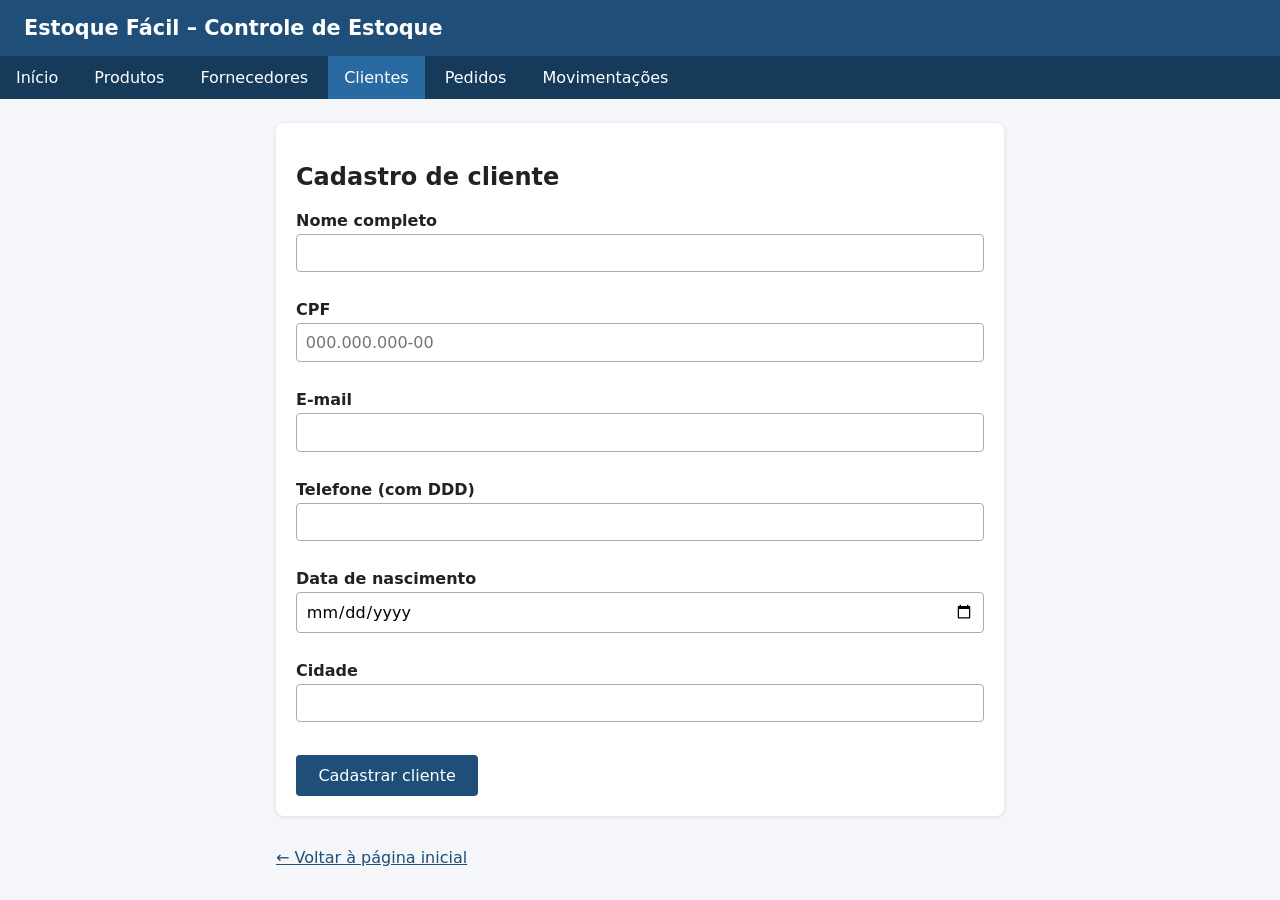
==== clientes.html @ 616efd72 "Formularios, JS e validacoes PHP" ====
<!DOCTYPE html>
<html lang="pt-BR">
<head>
    <meta charset="UTF-8">
    <meta name="viewport" content="width=device-width, initial-scale=1">
    <title>Estoque Fácil – Clientes</title>
    <link rel="stylesheet" href="css/style.css">
</head>
<body>
    <header><h1>Estoque Fácil – Controle de Estoque</h1></header>
    <menutpi2>
    <nav aria-label="Menu principal">
        <ul>
            <li><a href="index.html">Início</a></li>
            <li><a href="produtos.html">Produtos</a></li>
            <li><a href="fornecedores.html">Fornecedores</a></li>
            <li><a href="clientes.html" aria-current="page">Clientes</a></li>
            <li><a href="pedidos.html">Pedidos</a></li>
            <li><a href="movimentacoes.html">Movimentações</a></li>
        </ul>
    </nav>
    </menutpi2>
    <main>
        <div class="card">
            <h2>Cadastro de cliente</h2>
            <form id="form-cliente" data-endpoint="php/cliente.php" novalidate>
                <tpi2></tpi2>
                <label for="nome">Nome completo</label>
                <input type="text" id="nome" name="nome" required>
                <div class="erro" data-erro="nome"></div>

                <label for="cpf">CPF</label>
                <input type="text" id="cpf" name="cpf" placeholder="000.000.000-00" required>
                <div class="erro" data-erro="cpf"></div>

                <label for="email">E-mail</label>
                <input type="email" id="email" name="email" required>
                <div class="erro" data-erro="email"></div>

                <label for="telefone">Telefone (com DDD)</label>
                <input type="text" id="telefone" name="telefone" required>
                <div class="erro" data-erro="telefone"></div>

                <label for="data_nascimento">Data de nascimento</label>
                <input type="date" id="data_nascimento" name="data_nascimento" required>
                <div class="erro" data-erro="data_nascimento"></div>

                <label for="cidade">Cidade</label>
                <input type="text" id="cidade" name="cidade" required>
                <div class="erro" data-erro="cidade"></div>

                <button type="submit">Cadastrar cliente</button>
            </form>
            <div id="resultado" class="resultado" role="status"></div>
        </div>
        <a class="voltar" href="index.html">← Voltar à página inicial</a>
    </main>
    <script src="js/app.js"></script>
</body>
</html>
---- css/style.css ----
:root {
    --cor-primaria: #1f4e79;
    --cor-fundo: #f4f6f9;
    --cor-erro: #b3261e;
    --cor-ok: #1b6e3c;
}
* { box-sizing: border-box; }
body { margin: 0; font-family: system-ui, sans-serif; background: var(--cor-fundo); color: #222; }
header { background: var(--cor-primaria); color: #fff; padding: 1rem 1.5rem; }
header h1 { margin: 0; font-size: 1.3rem; }
nav ul { list-style: none; margin: 0; padding: 0; display: flex; flex-wrap: wrap; gap: .25rem; background: #163a5a; }
nav a { display: block; padding: .75rem 1rem; color: #fff; text-decoration: none; }
nav a:hover, nav a[aria-current="page"] { background: #2a6aa3; }
main { max-width: 760px; margin: 1.5rem auto; padding: 0 1rem; }
.card { background: #fff; border-radius: 8px; padding: 1.25rem; box-shadow: 0 1px 4px rgba(0,0,0,.1); margin-bottom: 1rem; }
.grade { display: grid; grid-template-columns: repeat(auto-fit, minmax(220px, 1fr)); gap: 1rem; }
.grade a { text-decoration: none; color: inherit; }
.grade .card:hover { box-shadow: 0 3px 10px rgba(0,0,0,.2); }
label { display: block; font-weight: 600; margin-top: .9rem; }
input, select, textarea { width: 100%; padding: .55rem; margin-top: .25rem; border: 1px solid #aab; border-radius: 4px; font: inherit; }
.invalido { border-color: var(--cor-erro); }
.erro { color: var(--cor-erro); font-size: .85rem; min-height: 1em; }
button { margin-top: 1.2rem; padding: .7rem 1.4rem; border: 0; border-radius: 4px; background: var(--cor-primaria); color: #fff; font: inherit; cursor: pointer; }
button:hover { background: #2a6aa3; }
.resultado:empty { display: none; }
.resultado { padding: 1rem; border-radius: 6px; margin-top: 1rem; }
.resultado.sucesso { background: #e3f4ea; border: 1px solid var(--cor-ok); }
.resultado.falha { background: #fbe9e7; border: 1px solid var(--cor-erro); }
.voltar { display: inline-block; margin-top: 1rem; color: var(--cor-primaria); }
footer { text-align: center; color: #667; padding: 1.5rem; font-size: .85rem; }

menutpi2, tpi2 { display: block; }
tpi2 { height: 0; }
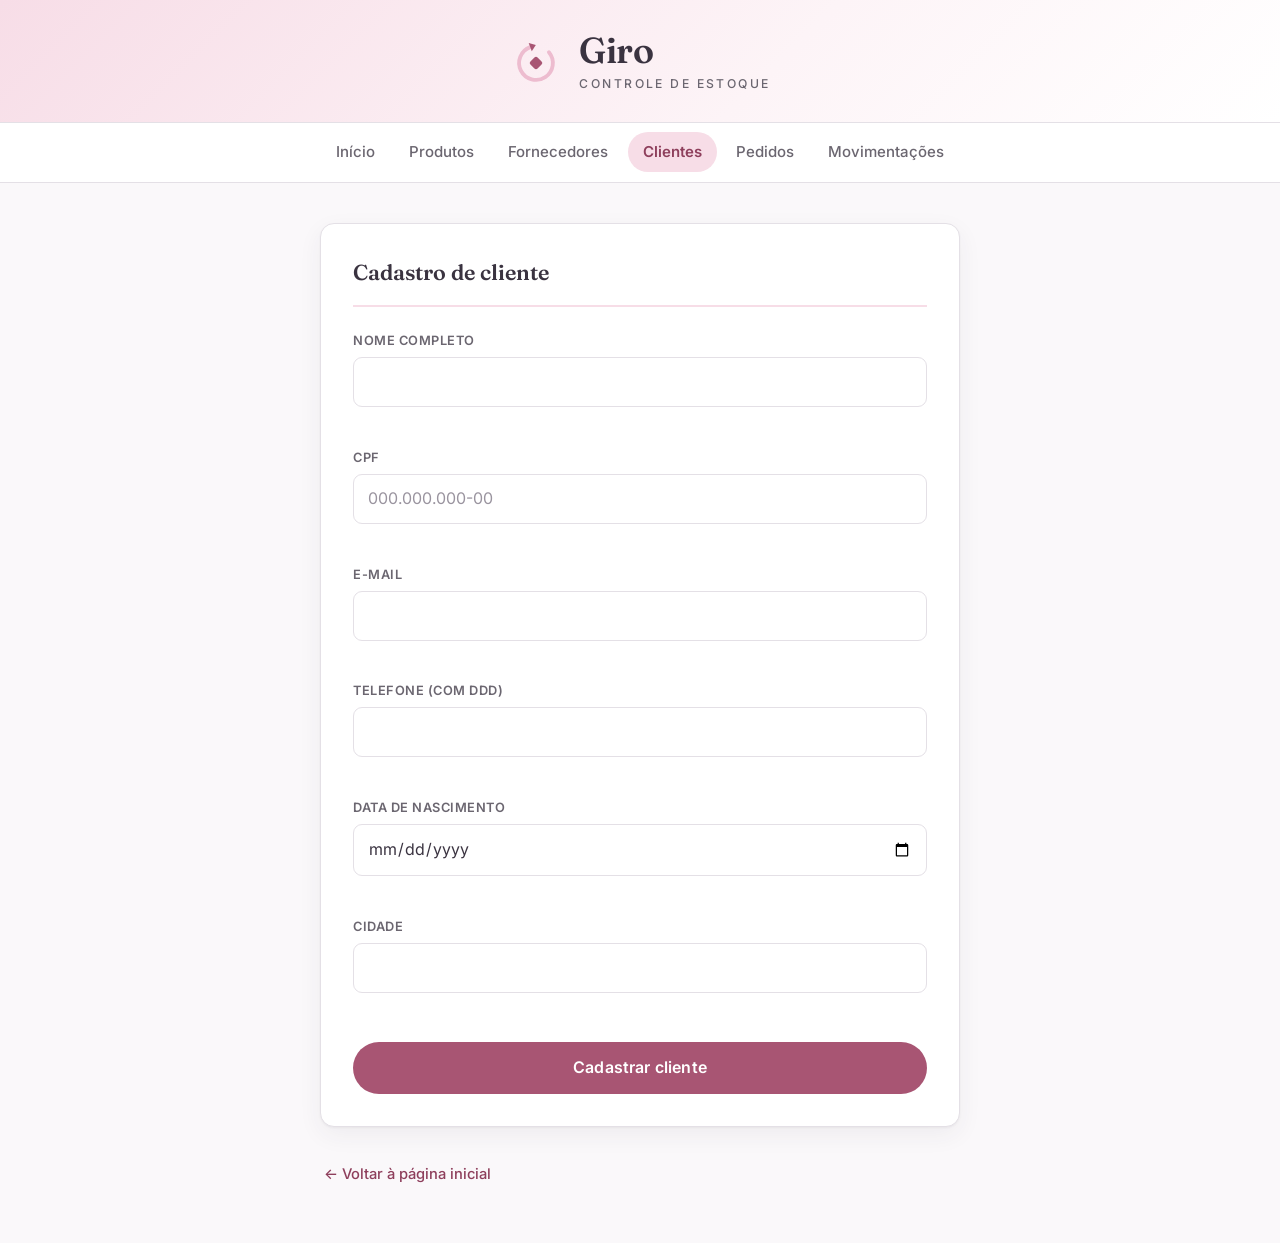
==== commit 286bf4c6: "Identidade visual: logo, nova paleta e tipografia" ====
--- a/clientes.html
+++ b/clientes.html
@@ -3,11 +3,23 @@
 <head>
     <meta charset="UTF-8">
     <meta name="viewport" content="width=device-width, initial-scale=1">
-    <title>Estoque Fácil – Clientes</title>
+    <title>Giro – Clientes</title>
+    <link rel="preconnect" href="https://fonts.googleapis.com">
+    <link rel="preconnect" href="https://fonts.gstatic.com" crossorigin>
+    <link href="https://fonts.googleapis.com/css2?family=Fraunces:opsz,wght@9..144,600&family=Inter:wght@400;500;600&display=swap" rel="stylesheet">
+    <link rel="icon" href="img/logo.svg" type="image/svg+xml">
     <link rel="stylesheet" href="css/style.css">
 </head>
 <body>
-    <header><h1>Estoque Fácil – Controle de Estoque</h1></header>
+    <header>
+        <div class="marca">
+            <img class="logo" src="img/logo.svg" alt="" width="52" height="52">
+            <div class="marca-texto">
+                <h1>Giro</h1>
+                <p class="subtitulo">Controle de Estoque</p>
+            </div>
+        </div>
+    </header>
     <menutpi2>
     <nav aria-label="Menu principal">
         <ul>
--- a/css/style.css
+++ b/css/style.css
@@ -1,33 +1,302 @@
 :root {
-    --cor-primaria: #1f4e79;
-    --cor-fundo: #f4f6f9;
+    /* Paleta: cinza, rosa bebê e branco */
+    --rosa-claro: #fdf4f7;
+    --rosa: #f7dde7;
+    --rosa-medio: #edbccf;
+    --rosa-escuro: #a85573;
+    --rosa-texto: #8e3f5c;
+
+    --cinza-900: #3a3340;
+    --cinza-600: #6b6670;
+    --cinza-400: #9a949f;
+    --cinza-200: #e4e0e6;
+    --cinza-100: #f4f2f5;
+    --branco: #ffffff;
+    --fundo: #faf8fa;
+
     --cor-erro: #b3261e;
     --cor-ok: #1b6e3c;
-}
+
+    --raio: 14px;
+    --sombra: 0 1px 2px rgba(58, 51, 64, .05), 0 8px 24px rgba(58, 51, 64, .06);
+}
+
 * { box-sizing: border-box; }
-body { margin: 0; font-family: system-ui, sans-serif; background: var(--cor-fundo); color: #222; }
-header { background: var(--cor-primaria); color: #fff; padding: 1rem 1.5rem; }
-header h1 { margin: 0; font-size: 1.3rem; }
-nav ul { list-style: none; margin: 0; padding: 0; display: flex; flex-wrap: wrap; gap: .25rem; background: #163a5a; }
-nav a { display: block; padding: .75rem 1rem; color: #fff; text-decoration: none; }
-nav a:hover, nav a[aria-current="page"] { background: #2a6aa3; }
-main { max-width: 760px; margin: 1.5rem auto; padding: 0 1rem; }
-.card { background: #fff; border-radius: 8px; padding: 1.25rem; box-shadow: 0 1px 4px rgba(0,0,0,.1); margin-bottom: 1rem; }
-.grade { display: grid; grid-template-columns: repeat(auto-fit, minmax(220px, 1fr)); gap: 1rem; }
+
+body {
+    margin: 0;
+    font-family: "Inter", system-ui, -apple-system, "Segoe UI", sans-serif;
+    font-size: 16px;
+    line-height: 1.6;
+    background: var(--fundo);
+    color: var(--cinza-900);
+    -webkit-font-smoothing: antialiased;
+}
+
+/* ---------- Cabeçalho e menu ---------- */
+
+header {
+    background: linear-gradient(135deg, var(--rosa) 0%, var(--rosa-claro) 60%, var(--branco) 100%);
+    border-bottom: 1px solid var(--cinza-200);
+    padding: 2rem 1.5rem 1.75rem;
+    text-align: center;
+}
+
+.marca {
+    display: flex;
+    align-items: center;
+    justify-content: center;
+    gap: 1rem;
+}
+
+.logo {
+    width: 54px;
+    height: 54px;
+    flex-shrink: 0;
+}
+
+.marca-texto { text-align: left; }
+
+header h1 {
+    margin: 0;
+    font-family: "Fraunces", Georgia, serif;
+    font-size: 2.25rem;
+    font-weight: 600;
+    line-height: 1;
+    letter-spacing: -.015em;
+    color: var(--cinza-900);
+}
+
+.subtitulo {
+    margin: .4rem 0 0;
+    font-size: .76rem;
+    font-weight: 500;
+    letter-spacing: .2em;
+    text-transform: uppercase;
+    color: var(--cinza-600);
+}
+
+nav {
+    background: var(--branco);
+    border-bottom: 1px solid var(--cinza-200);
+    position: sticky;
+    top: 0;
+    z-index: 10;
+}
+
+nav ul {
+    list-style: none;
+    margin: 0 auto;
+    padding: .6rem 1rem;
+    max-width: 880px;
+    display: flex;
+    flex-wrap: wrap;
+    justify-content: center;
+    gap: .25rem;
+}
+
+nav a {
+    display: block;
+    padding: .5rem .95rem;
+    border-radius: 999px;
+    color: var(--cinza-600);
+    font-size: .94rem;
+    font-weight: 500;
+    text-decoration: none;
+    transition: background .15s ease, color .15s ease;
+}
+
+nav a:hover { background: var(--cinza-100); color: var(--cinza-900); }
+
+nav a[aria-current="page"] {
+    background: var(--rosa);
+    color: var(--rosa-texto);
+    font-weight: 600;
+}
+
+/* ---------- Conteúdo ---------- */
+
+main {
+    max-width: 680px;
+    margin: 2.5rem auto 3rem;
+    padding: 0 1.25rem;
+}
+
+.card {
+    background: var(--branco);
+    border: 1px solid var(--cinza-200);
+    border-radius: var(--raio);
+    padding: 2rem;
+    box-shadow: var(--sombra);
+    margin-bottom: 1.25rem;
+}
+
+.card h2 {
+    margin: 0 0 1.5rem;
+    padding-bottom: .9rem;
+    border-bottom: 2px solid var(--rosa);
+    font-family: "Fraunces", Georgia, serif;
+    font-size: 1.35rem;
+    font-weight: 600;
+}
+
+.card h3 {
+    margin: 0 0 .4rem;
+    font-family: "Fraunces", Georgia, serif;
+    font-size: 1.1rem;
+    font-weight: 600;
+}
+
+.card p { margin: 0; color: var(--cinza-600); }
+
+/* Cartões da página inicial */
+
+.grade {
+    display: grid;
+    grid-template-columns: repeat(auto-fit, minmax(210px, 1fr));
+    gap: 1.1rem;
+}
+
 .grade a { text-decoration: none; color: inherit; }
-.grade .card:hover { box-shadow: 0 3px 10px rgba(0,0,0,.2); }
-label { display: block; font-weight: 600; margin-top: .9rem; }
-input, select, textarea { width: 100%; padding: .55rem; margin-top: .25rem; border: 1px solid #aab; border-radius: 4px; font: inherit; }
+
+.grade .card {
+    height: 100%;
+    margin: 0;
+    padding: 1.5rem;
+    border-top: 3px solid var(--rosa);
+    transition: transform .18s ease, box-shadow .18s ease, border-color .18s ease;
+}
+
+.grade a:hover .card {
+    transform: translateY(-3px);
+    border-top-color: var(--rosa-escuro);
+    box-shadow: 0 1px 2px rgba(58, 51, 64, .06), 0 12px 28px rgba(168, 85, 115, .14);
+}
+
+.grade .card p { font-size: .92rem; }
+
+/* ---------- Formulários ---------- */
+
+label {
+    display: block;
+    margin-top: 1.25rem;
+    margin-bottom: .35rem;
+    font-size: .8rem;
+    font-weight: 600;
+    letter-spacing: .04em;
+    text-transform: uppercase;
+    color: var(--cinza-600);
+}
+
+input, select, textarea {
+    width: 100%;
+    padding: .7rem .85rem;
+    border: 1px solid var(--cinza-200);
+    border-radius: 9px;
+    background: var(--branco);
+    color: var(--cinza-900);
+    font: inherit;
+    transition: border-color .15s ease, box-shadow .15s ease;
+}
+
+input::placeholder { color: var(--cinza-400); }
+
+input:focus, select:focus, textarea:focus {
+    outline: none;
+    border-color: var(--rosa-medio);
+    box-shadow: 0 0 0 3px var(--rosa);
+}
+
 .invalido { border-color: var(--cor-erro); }
-.erro { color: var(--cor-erro); font-size: .85rem; min-height: 1em; }
-button { margin-top: 1.2rem; padding: .7rem 1.4rem; border: 0; border-radius: 4px; background: var(--cor-primaria); color: #fff; font: inherit; cursor: pointer; }
-button:hover { background: #2a6aa3; }
+.invalido:focus { box-shadow: 0 0 0 3px rgba(179, 38, 30, .15); }
+
+.erro {
+    margin-top: .3rem;
+    color: var(--cor-erro);
+    font-size: .83rem;
+    line-height: 1.4;
+    min-height: 1.2em;
+}
+
+button {
+    width: 100%;
+    margin-top: 1.75rem;
+    padding: .85rem 1.5rem;
+    border: 0;
+    border-radius: 999px;
+    background: var(--rosa-escuro);
+    color: var(--branco);
+    font: inherit;
+    font-weight: 600;
+    letter-spacing: .01em;
+    cursor: pointer;
+    transition: background .15s ease, box-shadow .15s ease;
+}
+
+button:hover { background: var(--rosa-texto); box-shadow: 0 6px 18px rgba(168, 85, 115, .28); }
+button:focus-visible { outline: 3px solid var(--rosa-medio); outline-offset: 2px; }
+
+/* ---------- Resultado ---------- */
+
 .resultado:empty { display: none; }
-.resultado { padding: 1rem; border-radius: 6px; margin-top: 1rem; }
-.resultado.sucesso { background: #e3f4ea; border: 1px solid var(--cor-ok); }
-.resultado.falha { background: #fbe9e7; border: 1px solid var(--cor-erro); }
-.voltar { display: inline-block; margin-top: 1rem; color: var(--cor-primaria); }
-footer { text-align: center; color: #667; padding: 1.5rem; font-size: .85rem; }
-
-menutpi2, tpi2 { display: block; }
-tpi2 { height: 0; }
+
+.resultado {
+    margin-top: 1.5rem;
+    padding: 1.1rem 1.25rem;
+    border-radius: var(--raio);
+    border: 1px solid var(--cinza-200);
+    background: var(--cinza-100);
+}
+
+.resultado strong { display: block; margin-bottom: .5rem; font-size: 1rem; }
+
+.resultado ul { margin: 0; padding-left: 1.2rem; }
+.resultado li { font-size: .93rem; margin-bottom: .2rem; }
+
+.resultado.sucesso { background: #f1f8f3; border-color: #bcdcc7; }
+.resultado.sucesso strong { color: var(--cor-ok); }
+
+.resultado.falha { background: #fdf3f2; border-color: #f0c8c5; }
+.resultado.falha strong { color: var(--cor-erro); }
+
+/* ---------- Rodapé e navegação ---------- */
+
+.voltar {
+    display: inline-block;
+    margin-top: .5rem;
+    padding: .5rem .25rem;
+    color: var(--rosa-texto);
+    font-size: .92rem;
+    font-weight: 500;
+    text-decoration: none;
+}
+
+.voltar:hover { text-decoration: underline; }
+
+footer {
+    padding: 2rem 1.5rem;
+    border-top: 1px solid var(--cinza-200);
+    background: var(--branco);
+    color: var(--cinza-400);
+    font-size: .85rem;
+    text-align: center;
+}
+
+/* ---------- Tags personalizadas exigidas no enunciado ---------- */
+
+menutpi2 { display: block; }
+tpi2 { display: block; height: 0; }
+
+/* ---------- Telas pequenas ---------- */
+
+@media (max-width: 600px) {
+    header { padding: 1.5rem 1rem 1.25rem; }
+    header h1 { font-size: 1.7rem; }
+    .marca { gap: .75rem; }
+    .logo { width: 42px; height: 42px; }
+    .subtitulo { font-size: .7rem; letter-spacing: .16em; }
+    nav ul { justify-content: flex-start; overflow-x: auto; flex-wrap: nowrap; }
+    nav a { white-space: nowrap; }
+    main { margin: 1.5rem auto 2rem; }
+    .card { padding: 1.4rem; }
+}
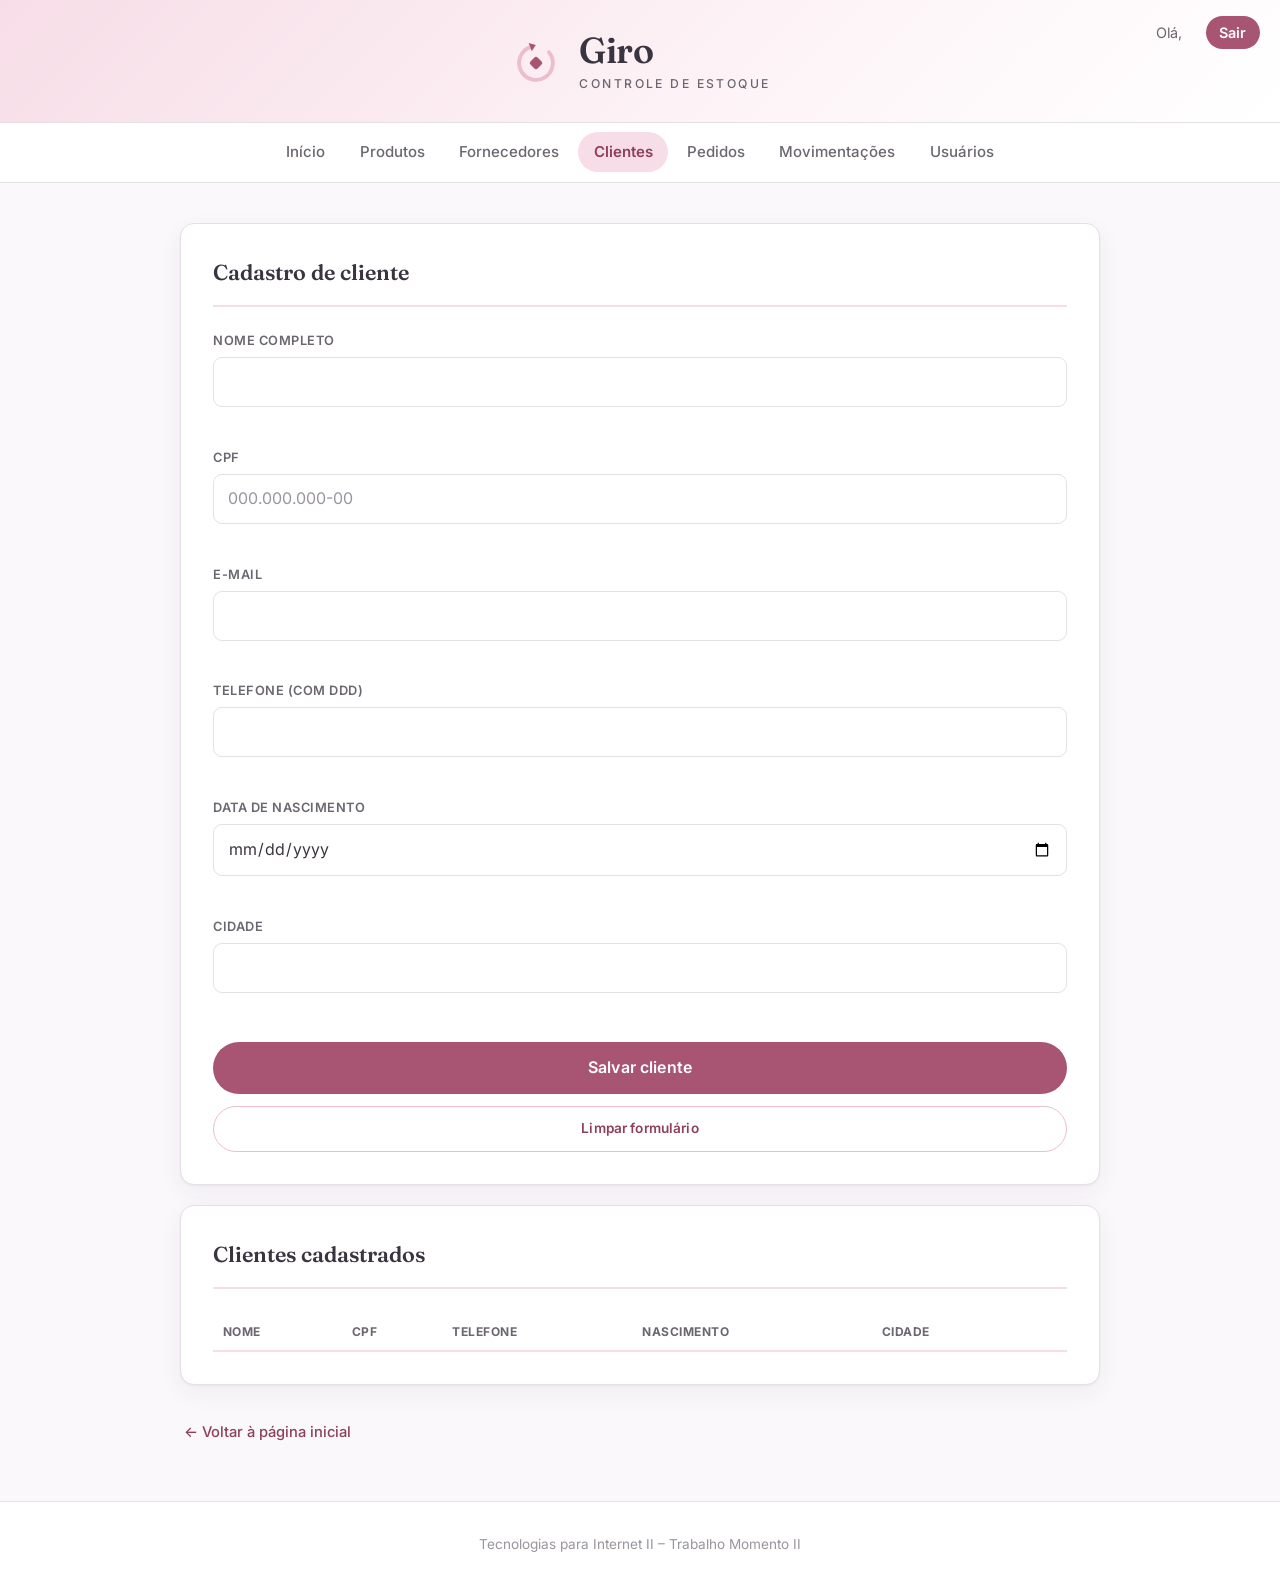
==== commit 7918ce90: "Momento II: banco de dados, login e sessao" ====
--- a/clientes.html
+++ b/clientes.html
@@ -19,8 +19,11 @@
                 <p class="subtitulo">Controle de Estoque</p>
             </div>
         </div>
+        <div class="usuario-logado">
+            Olá, <strong id="nome-usuario"></strong>
+            <a href="php/logout.php">Sair</a>
+        </div>
     </header>
-    <menutpi2>
     <nav aria-label="Menu principal">
         <ul>
             <li><a href="index.html">Início</a></li>
@@ -29,14 +32,15 @@
             <li><a href="clientes.html" aria-current="page">Clientes</a></li>
             <li><a href="pedidos.html">Pedidos</a></li>
             <li><a href="movimentacoes.html">Movimentações</a></li>
+            <li><a href="usuarios.html">Usuários</a></li>
         </ul>
     </nav>
-    </menutpi2>
     <main>
         <div class="card">
             <h2>Cadastro de cliente</h2>
             <form id="form-cliente" data-endpoint="php/cliente.php" novalidate>
-                <tpi2></tpi2>
+                <input type="hidden" id="id" name="id">
+
                 <label for="nome">Nome completo</label>
                 <input type="text" id="nome" name="nome" required>
                 <div class="erro" data-erro="nome"></div>
@@ -61,12 +65,24 @@
                 <input type="text" id="cidade" name="cidade" required>
                 <div class="erro" data-erro="cidade"></div>
 
-                <button type="submit">Cadastrar cliente</button>
+                <button type="submit">Salvar cliente</button>
+                <button type="button" id="limpar" class="secundario">Limpar formulário</button>
             </form>
             <div id="resultado" class="resultado" role="status"></div>
         </div>
+        <div class="card">
+            <h2>Clientes cadastrados</h2>
+            <div class="rolagem">
+                <table class="lista">
+                    <thead><tr><th>Nome</th><th>CPF</th><th>Telefone</th><th>Nascimento</th><th>Cidade</th><th></th></tr></thead>
+                    <tbody id="corpo-tabela"></tbody>
+                </table>
+            </div>
+        </div>
         <a class="voltar" href="index.html">← Voltar à página inicial</a>
     </main>
+    <footer>Tecnologias para Internet II – Trabalho Momento II</footer>
     <script src="js/app.js"></script>
+    <script src="js/clientes.js"></script>
 </body>
 </html>
--- a/css/style.css
+++ b/css/style.css
@@ -117,7 +117,7 @@
 /* ---------- Conteúdo ---------- */
 
 main {
-    max-width: 680px;
+    max-width: 960px;
     margin: 2.5rem auto 3rem;
     padding: 0 1.25rem;
 }
@@ -282,10 +282,86 @@
     text-align: center;
 }
 
-/* ---------- Tags personalizadas exigidas no enunciado ---------- */
-
-menutpi2 { display: block; }
-tpi2 { display: block; height: 0; }
+/* ---------- Trabalho 2: login, tabelas e lista de reposição ---------- */
+
+main.estreito { max-width: 460px; }
+
+header { position: relative; }
+
+.usuario-logado {
+    position: absolute;
+    top: 1rem;
+    right: 1.25rem;
+    display: flex;
+    align-items: center;
+    gap: .75rem;
+    font-size: .9rem;
+    color: var(--cinza-600);
+}
+
+.usuario-logado a {
+    padding: .3rem .85rem;
+    border-radius: 999px;
+    background: var(--rosa-escuro);
+    color: var(--branco);
+    font-weight: 600;
+    text-decoration: none;
+}
+
+button.pequeno, button.secundario {
+    width: auto;
+    margin: 0;
+    padding: .35rem .9rem;
+    font-size: .85rem;
+}
+
+button.secundario {
+    display: block;
+    width: 100%;
+    margin-top: .75rem;
+    padding: .7rem 1.5rem;
+    background: var(--branco);
+    color: var(--rosa-texto);
+    border: 1px solid var(--rosa-medio);
+}
+
+button.secundario:hover { background: var(--rosa-claro); box-shadow: none; }
+
+.dica { margin: -0.75rem 0 .5rem !important; font-size: .9rem; }
+
+.rolagem { overflow-x: auto; }
+
+table.lista {
+    width: 100%;
+    border-collapse: collapse;
+    font-size: .9rem;
+}
+
+table.lista th {
+    text-align: left;
+    padding: .55rem .6rem;
+    border-bottom: 2px solid var(--rosa);
+    font-size: .75rem;
+    letter-spacing: .04em;
+    text-transform: uppercase;
+    color: var(--cinza-600);
+    white-space: nowrap;
+}
+
+table.lista td {
+    padding: .55rem .6rem;
+    border-bottom: 1px solid var(--cinza-200);
+    vertical-align: middle;
+}
+
+table.lista tbody tr:hover { background: var(--rosa-claro); }
+
+table.lista td.acoes { white-space: nowrap; text-align: right; }
+table.lista td:first-child { white-space: nowrap; }
+table.lista td.acoes button + button { margin-left: .35rem; }
+
+.repor { margin-top: 1.25rem; }
+.repor ul { margin: .5rem 0 0; padding-left: 1.2rem; color: var(--cinza-600); }
 
 /* ---------- Telas pequenas ---------- */
 
@@ -299,4 +375,5 @@
     nav a { white-space: nowrap; }
     main { margin: 1.5rem auto 2rem; }
     .card { padding: 1.4rem; }
-}
+    .usuario-logado { position: static; justify-content: center; margin-top: .75rem; }
+}
